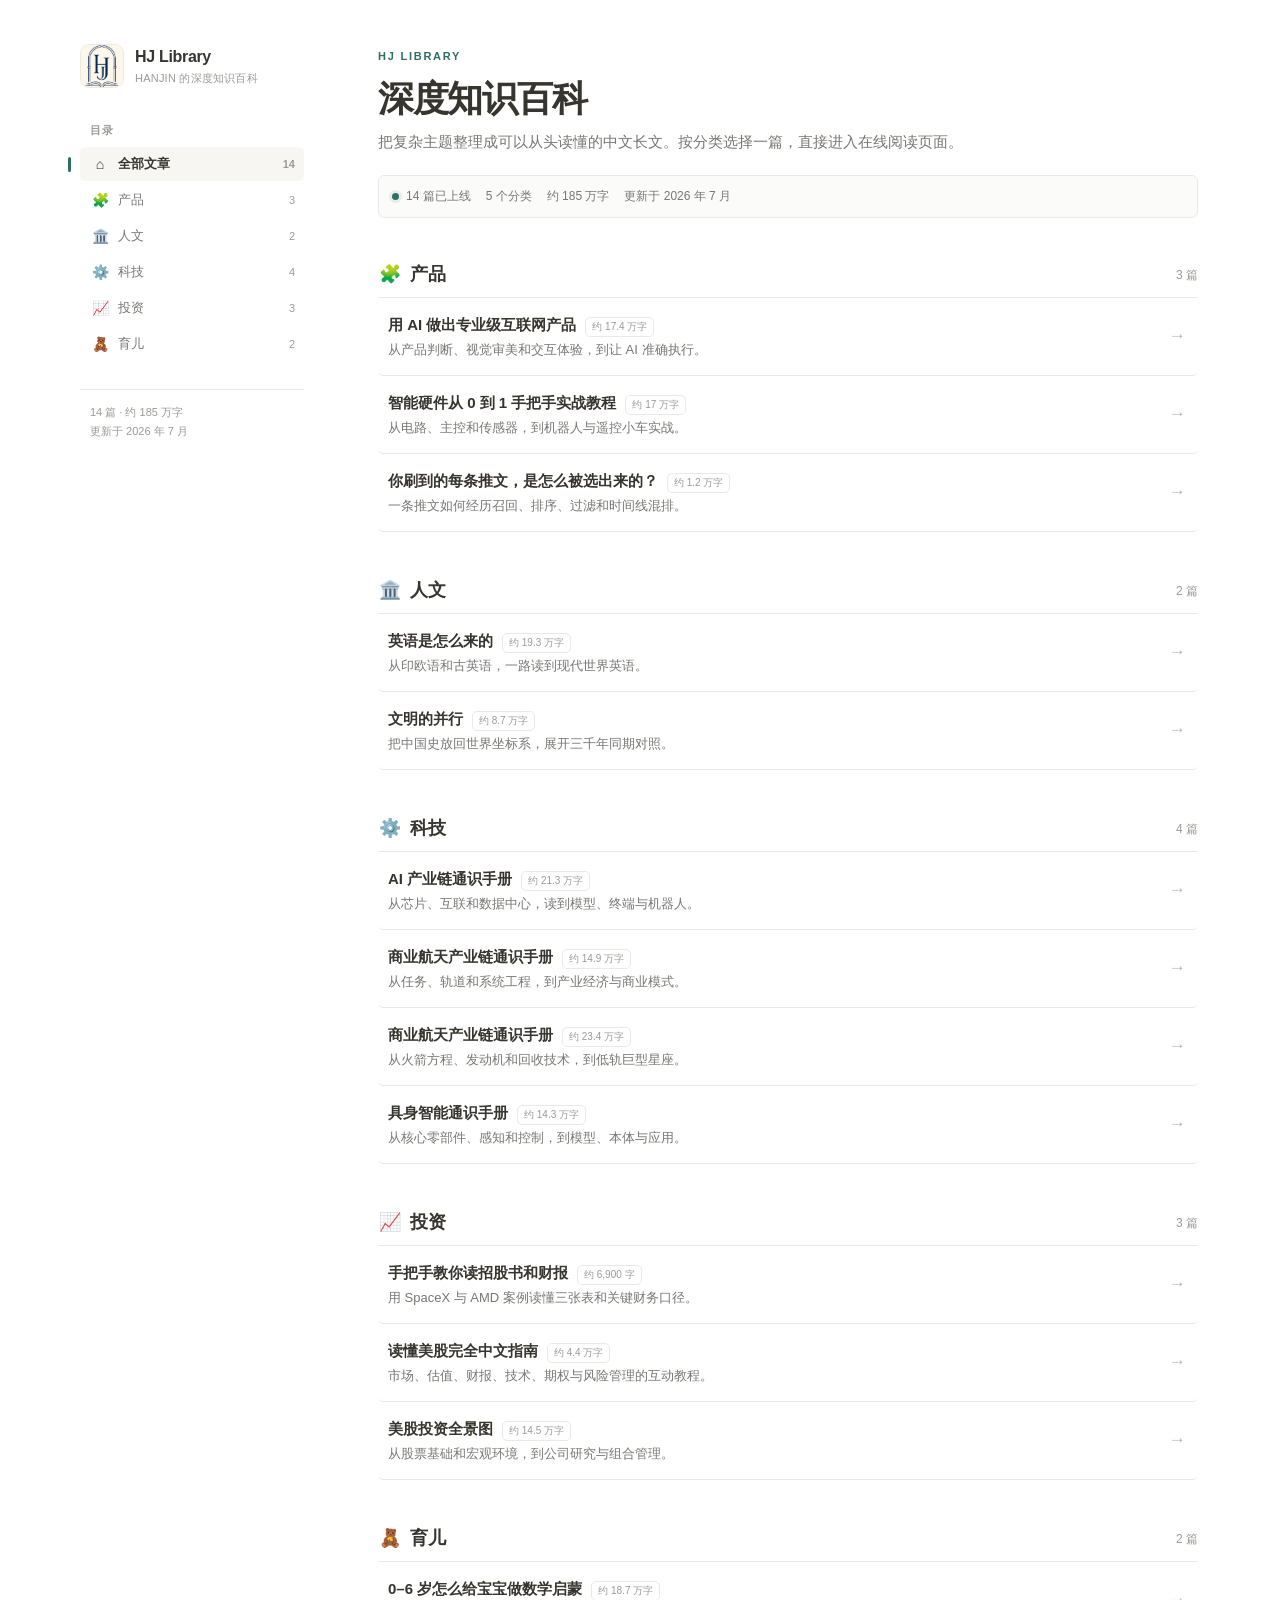
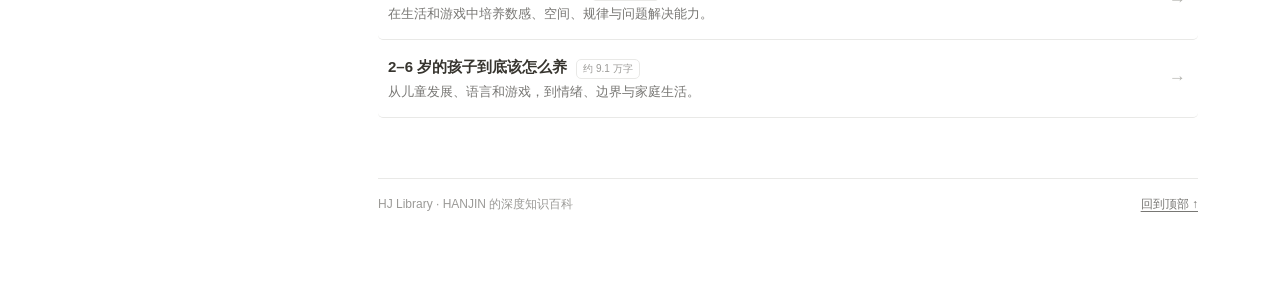
==== index.html @ 38884912 "发布 HJ Library 深度知识百科目录" ====
<!doctype html>
<html lang="zh-CN">
<head>
  <meta charset="utf-8">
  <meta name="viewport" content="width=device-width, initial-scale=1">
  <meta name="description" content="HJ Library：HANJIN 的深度知识百科，收录产品、人文、科技、投资与育儿中文长文。">
  <link rel="icon" type="image/png" href="logo-options/02-classic-bookplate.png">
  <title>HJ Library · 深度知识百科</title>
  <style>
    :root {
      --canvas: #ffffff;
      --ink: #37352f;
      --muted: #787774;
      --quiet: #9b9a97;
      --line: #e9e9e7;
      --hover: #f7f6f3;
      --soft: #fbfbfa;
      --accent: #2f6f62;
      --focus: #2383e2;
      --sidebar: 224px;
      --content: 820px;
    }

    * { box-sizing: border-box; }

    html {
      scroll-behavior: smooth;
      background: var(--canvas);
    }

    body {
      margin: 0;
      color: var(--ink);
      background: var(--canvas);
      font-family: ui-sans-serif, -apple-system, BlinkMacSystemFont, "Segoe UI",
        "PingFang SC", "Hiragino Sans GB", "Microsoft YaHei", sans-serif;
      font-size: 16px;
      line-height: 1.55;
      -webkit-font-smoothing: antialiased;
      text-rendering: optimizeLegibility;
    }

    a { color: inherit; }

    .skip-link {
      position: fixed;
      z-index: 20;
      top: 10px;
      left: 10px;
      padding: 7px 11px;
      border-radius: 5px;
      color: #fff;
      background: var(--ink);
      font-size: 13px;
      text-decoration: none;
      transform: translateY(-150%);
    }

    .skip-link:focus { transform: translateY(0); }

    .shell {
      display: grid;
      grid-template-columns: var(--sidebar) minmax(0, var(--content));
      gap: clamp(42px, 6vw, 74px);
      width: min(calc(100% - 64px), 1120px);
      margin: 0 auto;
      padding: 44px 0 80px;
    }

    .sidebar {
      position: sticky;
      top: 38px;
      align-self: start;
      min-width: 0;
    }

    .brand {
      display: flex;
      align-items: center;
      gap: 11px;
      width: fit-content;
      text-decoration: none;
    }

    .brand-mark {
      display: grid;
      place-items: center;
      width: 44px;
      height: 44px;
      overflow: hidden;
      border: 1px solid #eee9df;
      border-radius: 9px;
      background: #fdfaf4;
    }

    .brand-mark img {
      display: block;
      width: 100%;
      height: 100%;
      object-fit: cover;
      transform: scale(1.42);
    }

    .brand-name {
      display: block;
      font-size: 16px;
      font-weight: 680;
      letter-spacing: -0.02em;
    }

    .brand-subtitle {
      display: block;
      margin-top: 1px;
      color: var(--quiet);
      font-size: 11px;
      letter-spacing: 0.02em;
    }

    .nav-label {
      margin: 34px 10px 8px;
      color: var(--quiet);
      font-size: 11px;
      font-weight: 600;
      letter-spacing: 0.12em;
    }

    .side-nav {
      display: grid;
      gap: 2px;
    }

    .side-nav a {
      position: relative;
      display: grid;
      grid-template-columns: 22px minmax(0, 1fr) auto;
      gap: 7px;
      align-items: center;
      min-height: 34px;
      padding: 5px 9px;
      border-radius: 6px;
      color: var(--muted);
      font-size: 13px;
      text-decoration: none;
      transition: color 120ms ease, background-color 120ms ease;
    }

    .side-nav a::before {
      position: absolute;
      left: -12px;
      width: 3px;
      height: 15px;
      border-radius: 999px;
      background: var(--accent);
      content: "";
      opacity: 0;
      transform: scaleY(0.45);
      transition: opacity 120ms ease, transform 120ms ease;
    }

    .side-nav a:hover {
      color: var(--ink);
      background: var(--hover);
    }

    .side-nav a[aria-current="true"] {
      color: var(--ink);
      background: var(--hover);
      font-weight: 600;
    }

    .side-nav a[aria-current="true"]::before {
      opacity: 1;
      transform: scaleY(1);
    }

    .nav-icon {
      width: 22px;
      text-align: center;
      font-size: 14px;
      line-height: 1;
    }

    .nav-count {
      color: var(--quiet);
      font-size: 11px;
      font-variant-numeric: tabular-nums;
    }

    .sidebar-foot {
      margin-top: 28px;
      padding: 13px 10px 0;
      border-top: 1px solid var(--line);
      color: var(--quiet);
      font-size: 11px;
      line-height: 1.7;
    }

    .content { min-width: 0; }

    .hero {
      padding: 4px 0 42px;
      scroll-margin-top: 28px;
    }

    .eyebrow {
      margin: 0 0 12px;
      color: var(--accent);
      font-size: 11px;
      font-weight: 700;
      letter-spacing: 0.16em;
    }

    h1 {
      margin: 0;
      font-size: clamp(29px, 4vw, 36px);
      font-weight: 730;
      letter-spacing: -0.035em;
      line-height: 1.2;
    }

    .intro {
      max-width: 640px;
      margin: 10px 0 22px;
      color: var(--muted);
      font-size: 15px;
    }

    .meta {
      display: flex;
      flex-wrap: wrap;
      gap: 6px 15px;
      align-items: center;
      padding: 11px 13px;
      border: 1px solid var(--line);
      border-radius: 6px;
      color: var(--muted);
      background: var(--soft);
      font-size: 12px;
    }

    .status {
      display: inline-flex;
      gap: 7px;
      align-items: center;
    }

    .status::before {
      width: 7px;
      height: 7px;
      border-radius: 50%;
      background: var(--accent);
      box-shadow: 0 0 0 3px rgba(47, 111, 98, 0.10);
      content: "";
    }

    .collection {
      position: relative;
      margin: 0 0 44px;
      scroll-margin-top: 30px;
    }

    .collection-head {
      display: flex;
      gap: 9px;
      align-items: center;
      min-height: 30px;
      margin-bottom: 7px;
    }

    .collection-icon {
      width: 23px;
      text-align: center;
      font-size: 18px;
    }

    h2 {
      margin: 0;
      font-size: 18px;
      font-weight: 650;
      letter-spacing: -0.015em;
    }

    .count {
      margin-left: auto;
      color: var(--quiet);
      font-size: 12px;
      font-variant-numeric: tabular-nums;
    }

    .articles { border-top: 1px solid var(--line); }

    .article {
      display: grid;
      grid-template-columns: minmax(0, 1fr) auto;
      gap: 14px;
      align-items: center;
      min-height: 78px;
      padding: 13px 10px;
      border-bottom: 1px solid var(--line);
      border-radius: 5px;
      text-decoration: none;
      outline: none;
      transition: background-color 130ms ease, padding 130ms ease;
    }

    .article:hover {
      padding-right: 14px;
      padding-left: 14px;
      background: var(--hover);
    }

    .article:focus-visible,
    .side-nav a:focus-visible,
    .brand:focus-visible,
    footer a:focus-visible {
      border-radius: 5px;
      outline: 2px solid var(--focus);
      outline-offset: 2px;
    }

    .article-main { min-width: 0; }

    .article-title-row {
      display: flex;
      flex-wrap: wrap;
      gap: 5px 9px;
      align-items: baseline;
      margin-bottom: 3px;
    }

    .article-title {
      color: var(--ink);
      font-size: 15px;
      font-weight: 610;
    }

    .word-count {
      padding: 1px 6px;
      border: 1px solid var(--line);
      border-radius: 5px;
      color: var(--quiet);
      background: var(--canvas);
      font-size: 10px;
      font-variant-numeric: tabular-nums;
      white-space: nowrap;
    }

    .article-desc {
      display: block;
      overflow: hidden;
      color: var(--muted);
      font-size: 13px;
      text-overflow: ellipsis;
      white-space: nowrap;
    }

    .arrow {
      color: #b4b4b0;
      font-size: 17px;
      transform: translateX(-2px);
      transition: color 130ms ease, transform 130ms ease;
    }

    .article:hover .arrow {
      color: var(--ink);
      transform: translateX(2px);
    }

    footer {
      display: flex;
      justify-content: space-between;
      gap: 20px;
      margin-top: 60px;
      padding-top: 16px;
      border-top: 1px solid var(--line);
      color: var(--quiet);
      font-size: 12px;
    }

    footer a {
      color: var(--muted);
      text-underline-offset: 3px;
    }

    @media (max-width: 900px) {
      .shell {
        display: block;
        width: min(calc(100% - 40px), var(--content));
        padding-top: 28px;
      }

      .sidebar {
        position: static;
        padding-bottom: 24px;
        border-bottom: 1px solid var(--line);
      }

      .nav-label { margin: 20px 0 7px; }

      .side-nav {
        display: flex;
        gap: 5px;
        overflow-x: auto;
        padding: 1px 1px 6px;
        scrollbar-width: none;
      }

      .side-nav::-webkit-scrollbar { display: none; }

      .side-nav a {
        display: flex;
        flex: 0 0 auto;
        gap: 6px;
        min-height: 31px;
        padding: 4px 9px;
        border: 1px solid var(--line);
        background: var(--canvas);
      }

      .side-nav a::before { display: none; }
      .side-nav a[aria-current="true"] { background: var(--hover); }
      .nav-icon { width: auto; }
      .sidebar-foot { display: none; }
      .hero { padding-top: 34px; }
    }

    @media (max-width: 600px) {
      .shell {
        width: min(calc(100% - 30px), var(--content));
        padding-bottom: 54px;
      }

      .hero { padding-bottom: 36px; }
      .collection { margin-bottom: 36px; }
      .article { min-height: 76px; }
      .article-desc { white-space: normal; }

      footer {
        flex-direction: column;
        gap: 5px;
      }
    }

    @media (prefers-reduced-motion: reduce) {
      html { scroll-behavior: auto; }
      .article, .arrow, .side-nav a, .side-nav a::before { transition: none; }
    }
  </style>
</head>
<body>
  <a class="skip-link" href="#main-content">跳到正文</a>

  <div class="shell">
    <aside class="sidebar" aria-label="站点目录">
      <a class="brand" href="#top" aria-label="HJ Library 首页">
        <span class="brand-mark" aria-hidden="true">
          <img src="logo-options/02-classic-bookplate.png" alt="">
        </span>
        <span>
          <span class="brand-name">HJ Library</span>
          <span class="brand-subtitle">HANJIN 的深度知识百科</span>
        </span>
      </a>

      <p class="nav-label">目录</p>
      <nav class="side-nav" aria-label="文章分类">
        <a href="#top" aria-current="true" data-section="top">
          <span class="nav-icon" aria-hidden="true">⌂</span>
          <span>全部文章</span>
          <span class="nav-count">14</span>
        </a>
        <a href="#products" data-section="products">
          <span class="nav-icon" aria-hidden="true">🧩</span>
          <span>产品</span>
          <span class="nav-count">3</span>
        </a>
        <a href="#humanities" data-section="humanities">
          <span class="nav-icon" aria-hidden="true">🏛️</span>
          <span>人文</span>
          <span class="nav-count">2</span>
        </a>
        <a href="#technology" data-section="technology">
          <span class="nav-icon" aria-hidden="true">⚙️</span>
          <span>科技</span>
          <span class="nav-count">4</span>
        </a>
        <a href="#investment" data-section="investment">
          <span class="nav-icon" aria-hidden="true">📈</span>
          <span>投资</span>
          <span class="nav-count">3</span>
        </a>
        <a href="#parenting" data-section="parenting">
          <span class="nav-icon" aria-hidden="true">🧸</span>
          <span>育儿</span>
          <span class="nav-count">2</span>
        </a>
      </nav>

      <div class="sidebar-foot">
        <div>14 篇 · 约 185 万字</div>
        <div>更新于 2026 年 7 月</div>
      </div>
    </aside>

    <main class="content" id="main-content">
      <header class="hero" id="top">
        <p class="eyebrow">HJ LIBRARY</p>
        <h1>深度知识百科</h1>
        <p class="intro">把复杂主题整理成可以从头读懂的中文长文。按分类选择一篇，直接进入在线阅读页面。</p>
        <div class="meta">
          <span class="status">14 篇已上线</span>
          <span>5 个分类</span>
          <span>约 185 万字</span>
          <span>更新于 2026 年 7 月</span>
        </div>
      </header>

      <section class="collection" id="products">
        <div class="collection-head">
          <span class="collection-icon" aria-hidden="true">🧩</span>
          <h2>产品</h2>
          <span class="count">3 篇</span>
        </div>
        <div class="articles">
          <a class="article" href="https://jinhan261.github.io/ProductCraftReport/">
            <span class="article-main">
              <span class="article-title-row">
                <span class="article-title">用 AI 做出专业级互联网产品</span>
                <span class="word-count">约 17.4 万字</span>
              </span>
              <span class="article-desc">从产品判断、视觉审美和交互体验，到让 AI 准确执行。</span>
            </span>
            <span class="arrow" aria-hidden="true">→</span>
          </a>
          <a class="article" href="https://jinhan261.github.io/SmartHardwareReport/">
            <span class="article-main">
              <span class="article-title-row">
                <span class="article-title">智能硬件从 0 到 1 手把手实战教程</span>
                <span class="word-count">约 17 万字</span>
              </span>
              <span class="article-desc">从电路、主控和传感器，到机器人与遥控小车实战。</span>
            </span>
            <span class="arrow" aria-hidden="true">→</span>
          </a>
          <a class="article" href="https://jinhan261.github.io/XAlgorithmReport/">
            <span class="article-main">
              <span class="article-title-row">
                <span class="article-title">你刷到的每条推文，是怎么被选出来的？</span>
                <span class="word-count">约 1.2 万字</span>
              </span>
              <span class="article-desc">一条推文如何经历召回、排序、过滤和时间线混排。</span>
            </span>
            <span class="arrow" aria-hidden="true">→</span>
          </a>
        </div>
      </section>

      <section class="collection" id="humanities">
        <div class="collection-head">
          <span class="collection-icon" aria-hidden="true">🏛️</span>
          <h2>人文</h2>
          <span class="count">2 篇</span>
        </div>
        <div class="articles">
          <a class="article" href="https://jinhan261.github.io/EnglishLinguisticsReport/">
            <span class="article-main">
              <span class="article-title-row">
                <span class="article-title">英语是怎么来的</span>
                <span class="word-count">约 19.3 万字</span>
              </span>
              <span class="article-desc">从印欧语和古英语，一路读到现代世界英语。</span>
            </span>
            <span class="arrow" aria-hidden="true">→</span>
          </a>
          <a class="article" href="https://jinhan261.github.io/WorldChinaHistoryReport/">
            <span class="article-main">
              <span class="article-title-row">
                <span class="article-title">文明的并行</span>
                <span class="word-count">约 8.7 万字</span>
              </span>
              <span class="article-desc">把中国史放回世界坐标系，展开三千年同期对照。</span>
            </span>
            <span class="arrow" aria-hidden="true">→</span>
          </a>
        </div>
      </section>

      <section class="collection" id="technology">
        <div class="collection-head">
          <span class="collection-icon" aria-hidden="true">⚙️</span>
          <h2>科技</h2>
          <span class="count">4 篇</span>
        </div>
        <div class="articles">
          <a class="article" href="https://jinhan261.github.io/AIIndustryAtlas/">
            <span class="article-main">
              <span class="article-title-row">
                <span class="article-title">AI 产业链通识手册</span>
                <span class="word-count">约 21.3 万字</span>
              </span>
              <span class="article-desc">从芯片、互联和数据中心，读到模型、终端与机器人。</span>
            </span>
            <span class="arrow" aria-hidden="true">→</span>
          </a>
          <a class="article" href="https://jinhan261.github.io/CommercialSpaceIndustryReport/">
            <span class="article-main">
              <span class="article-title-row">
                <span class="article-title">商业航天产业链通识手册</span>
                <span class="word-count">约 14.9 万字</span>
              </span>
              <span class="article-desc">从任务、轨道和系统工程，到产业经济与商业模式。</span>
            </span>
            <span class="arrow" aria-hidden="true">→</span>
          </a>
          <a class="article" href="https://jinhan261.github.io/CommercialSpaceflightReport/">
            <span class="article-main">
              <span class="article-title-row">
                <span class="article-title">商业航天产业链通识手册</span>
                <span class="word-count">约 23.4 万字</span>
              </span>
              <span class="article-desc">从火箭方程、发动机和回收技术，到低轨巨型星座。</span>
            </span>
            <span class="arrow" aria-hidden="true">→</span>
          </a>
          <a class="article" href="https://jinhan261.github.io/RobotGuideline/">
            <span class="article-main">
              <span class="article-title-row">
                <span class="article-title">具身智能通识手册</span>
                <span class="word-count">约 14.3 万字</span>
              </span>
              <span class="article-desc">从核心零部件、感知和控制，到模型、本体与应用。</span>
            </span>
            <span class="arrow" aria-hidden="true">→</span>
          </a>
        </div>
      </section>

      <section class="collection" id="investment">
        <div class="collection-head">
          <span class="collection-icon" aria-hidden="true">📈</span>
          <h2>投资</h2>
          <span class="count">3 篇</span>
        </div>
        <div class="articles">
          <a class="article" href="https://jinhan261.github.io/FinReport101/">
            <span class="article-main">
              <span class="article-title-row">
                <span class="article-title">手把手教你读招股书和财报</span>
                <span class="word-count">约 6,900 字</span>
              </span>
              <span class="article-desc">用 SpaceX 与 AMD 案例读懂三张表和关键财务口径。</span>
            </span>
            <span class="arrow" aria-hidden="true">→</span>
          </a>
          <a class="article" href="https://jinhan261.github.io/Stock101/">
            <span class="article-main">
              <span class="article-title-row">
                <span class="article-title">读懂美股完全中文指南</span>
                <span class="word-count">约 4.4 万字</span>
              </span>
              <span class="article-desc">市场、估值、财报、技术、期权与风险管理的互动教程。</span>
            </span>
            <span class="arrow" aria-hidden="true">→</span>
          </a>
          <a class="article" href="https://jinhan261.github.io/USStockAtlas/">
            <span class="article-main">
              <span class="article-title-row">
                <span class="article-title">美股投资全景图</span>
                <span class="word-count">约 14.5 万字</span>
              </span>
              <span class="article-desc">从股票基础和宏观环境，到公司研究与组合管理。</span>
            </span>
            <span class="arrow" aria-hidden="true">→</span>
          </a>
        </div>
      </section>

      <section class="collection" id="parenting">
        <div class="collection-head">
          <span class="collection-icon" aria-hidden="true">🧸</span>
          <h2>育儿</h2>
          <span class="count">2 篇</span>
        </div>
        <div class="articles">
          <a class="article" href="https://jinhan261.github.io/EarlyMathReport/">
            <span class="article-main">
              <span class="article-title-row">
                <span class="article-title">0–6 岁怎么给宝宝做数学启蒙</span>
                <span class="word-count">约 18.7 万字</span>
              </span>
              <span class="article-desc">在生活和游戏中培养数感、空间、规律与问题解决能力。</span>
            </span>
            <span class="arrow" aria-hidden="true">→</span>
          </a>
          <a class="article" href="https://jinhan261.github.io/EuroAmParentingReport/">
            <span class="article-main">
              <span class="article-title-row">
                <span class="article-title">2–6 岁的孩子到底该怎么养</span>
                <span class="word-count">约 9.1 万字</span>
              </span>
              <span class="article-desc">从儿童发展、语言和游戏，到情绪、边界与家庭生活。</span>
            </span>
            <span class="arrow" aria-hidden="true">→</span>
          </a>
        </div>
      </section>

      <footer>
        <span>HJ Library · HANJIN 的深度知识百科</span>
        <a href="#top">回到顶部 ↑</a>
      </footer>
    </main>
  </div>

  <script>
    (() => {
      const links = [...document.querySelectorAll('.side-nav a[data-section]')];
      const sections = ['products', 'humanities', 'technology', 'investment', 'parenting']
        .map((id) => document.getElementById(id));

      const setCurrent = (id) => {
        links.forEach((link) => {
          if (link.dataset.section === id) {
            link.setAttribute('aria-current', 'true');
          } else {
            link.removeAttribute('aria-current');
          }
        });
      };

      const updateCurrent = () => {
        const marker = window.scrollY + Math.min(180, window.innerHeight * 0.3);
        let current = 'top';
        sections.forEach((section) => {
          if (section.offsetTop <= marker) current = section.id;
        });
        setCurrent(current);
      };

      links.forEach((link) => {
        link.addEventListener('click', () => setCurrent(link.dataset.section));
      });

      updateCurrent();
      window.addEventListener('scroll', updateCurrent, { passive: true });
      window.addEventListener('resize', updateCurrent);
    })();
  </script>
</body>
</html>
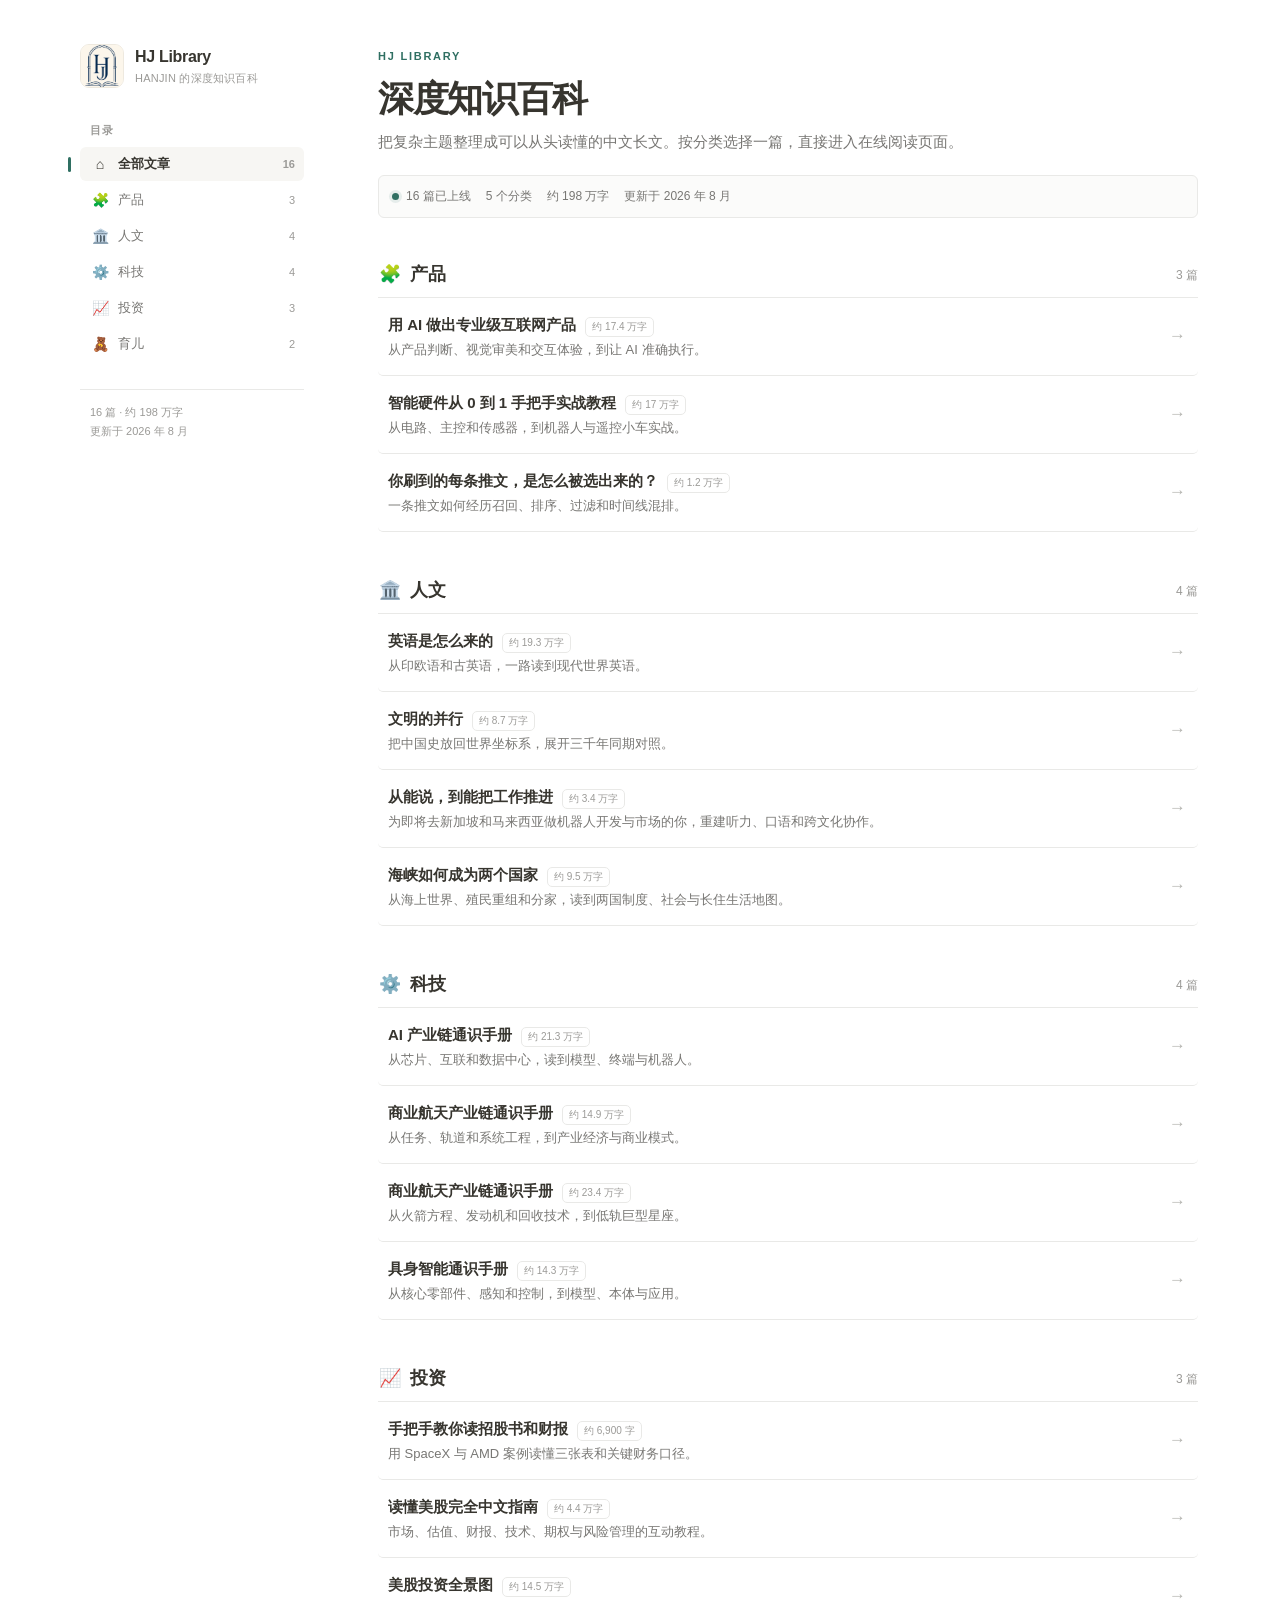
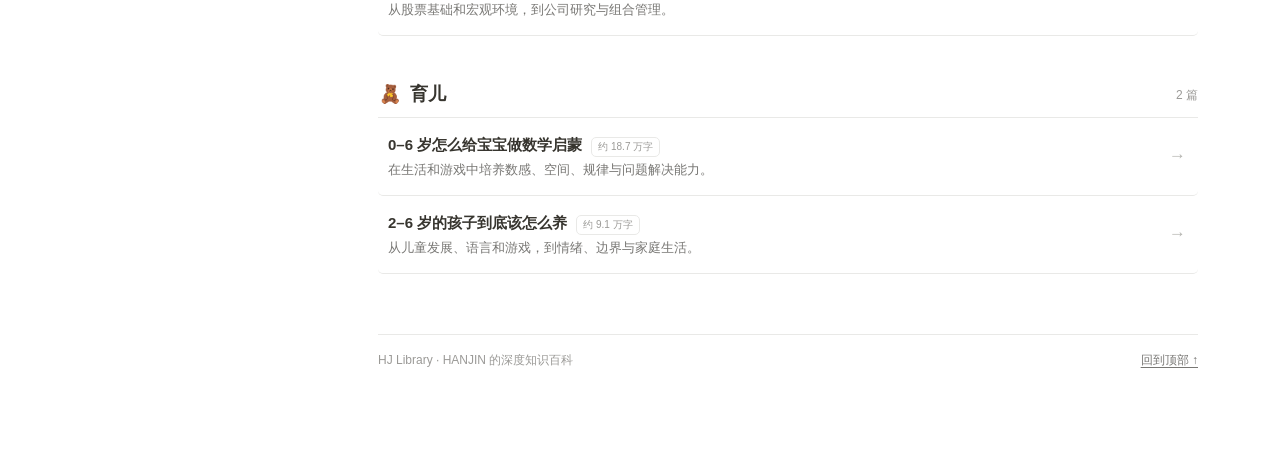
==== commit 4a971804: "Add SEA reports and Notion image assets" ====
--- a/index.html
+++ b/index.html
@@ -4,7 +4,7 @@
   <meta charset="utf-8">
   <meta name="viewport" content="width=device-width, initial-scale=1">
   <meta name="description" content="HJ Library：HANJIN 的深度知识百科，收录产品、人文、科技、投资与育儿中文长文。">
-  <link rel="icon" type="image/png" href="logo-options/02-classic-bookplate.png">
+  <link rel="icon" type="image/png" href="logo.png">
   <title>HJ Library · 深度知识百科</title>
   <style>
     :root {
@@ -454,7 +454,7 @@
     <aside class="sidebar" aria-label="站点目录">
       <a class="brand" href="#top" aria-label="HJ Library 首页">
         <span class="brand-mark" aria-hidden="true">
-          <img src="logo-options/02-classic-bookplate.png" alt="">
+          <img src="logo.png" alt="">
         </span>
         <span>
           <span class="brand-name">HJ Library</span>
@@ -467,7 +467,7 @@
         <a href="#top" aria-current="true" data-section="top">
           <span class="nav-icon" aria-hidden="true">⌂</span>
           <span>全部文章</span>
-          <span class="nav-count">14</span>
+          <span class="nav-count">16</span>
         </a>
         <a href="#products" data-section="products">
           <span class="nav-icon" aria-hidden="true">🧩</span>
@@ -477,7 +477,7 @@
         <a href="#humanities" data-section="humanities">
           <span class="nav-icon" aria-hidden="true">🏛️</span>
           <span>人文</span>
-          <span class="nav-count">2</span>
+          <span class="nav-count">4</span>
         </a>
         <a href="#technology" data-section="technology">
           <span class="nav-icon" aria-hidden="true">⚙️</span>
@@ -497,8 +497,8 @@
       </nav>
 
       <div class="sidebar-foot">
-        <div>14 篇 · 约 185 万字</div>
-        <div>更新于 2026 年 7 月</div>
+        <div>16 篇 · 约 198 万字</div>
+        <div>更新于 2026 年 8 月</div>
       </div>
     </aside>
 
@@ -508,10 +508,10 @@
         <h1>深度知识百科</h1>
         <p class="intro">把复杂主题整理成可以从头读懂的中文长文。按分类选择一篇，直接进入在线阅读页面。</p>
         <div class="meta">
-          <span class="status">14 篇已上线</span>
+          <span class="status">16 篇已上线</span>
           <span>5 个分类</span>
-          <span>约 185 万字</span>
-          <span>更新于 2026 年 7 月</span>
+          <span>约 198 万字</span>
+          <span>更新于 2026 年 8 月</span>
         </div>
       </header>
 
@@ -559,7 +559,7 @@
         <div class="collection-head">
           <span class="collection-icon" aria-hidden="true">🏛️</span>
           <h2>人文</h2>
-          <span class="count">2 篇</span>
+          <span class="count">4 篇</span>
         </div>
         <div class="articles">
           <a class="article" href="https://jinhan261.github.io/EnglishLinguisticsReport/">
@@ -579,6 +579,26 @@
                 <span class="word-count">约 8.7 万字</span>
               </span>
               <span class="article-desc">把中国史放回世界坐标系，展开三千年同期对照。</span>
+            </span>
+            <span class="arrow" aria-hidden="true">→</span>
+          </a>
+          <a class="article" href="EnglishForRoboticsSEAReport/">
+            <span class="article-main">
+              <span class="article-title-row">
+                <span class="article-title">从能说，到能把工作推进</span>
+                <span class="word-count">约 3.4 万字</span>
+              </span>
+              <span class="article-desc">为即将去新加坡和马来西亚做机器人开发与市场的你，重建听力、口语和跨文化协作。</span>
+            </span>
+            <span class="arrow" aria-hidden="true">→</span>
+          </a>
+          <a class="article" href="MalaysiaSingaporeHistoryReport/">
+            <span class="article-main">
+              <span class="article-title-row">
+                <span class="article-title">海峡如何成为两个国家</span>
+                <span class="word-count">约 9.5 万字</span>
+              </span>
+              <span class="article-desc">从海上世界、殖民重组和分家，读到两国制度、社会与长住生活地图。</span>
             </span>
             <span class="arrow" aria-hidden="true">→</span>
           </a>
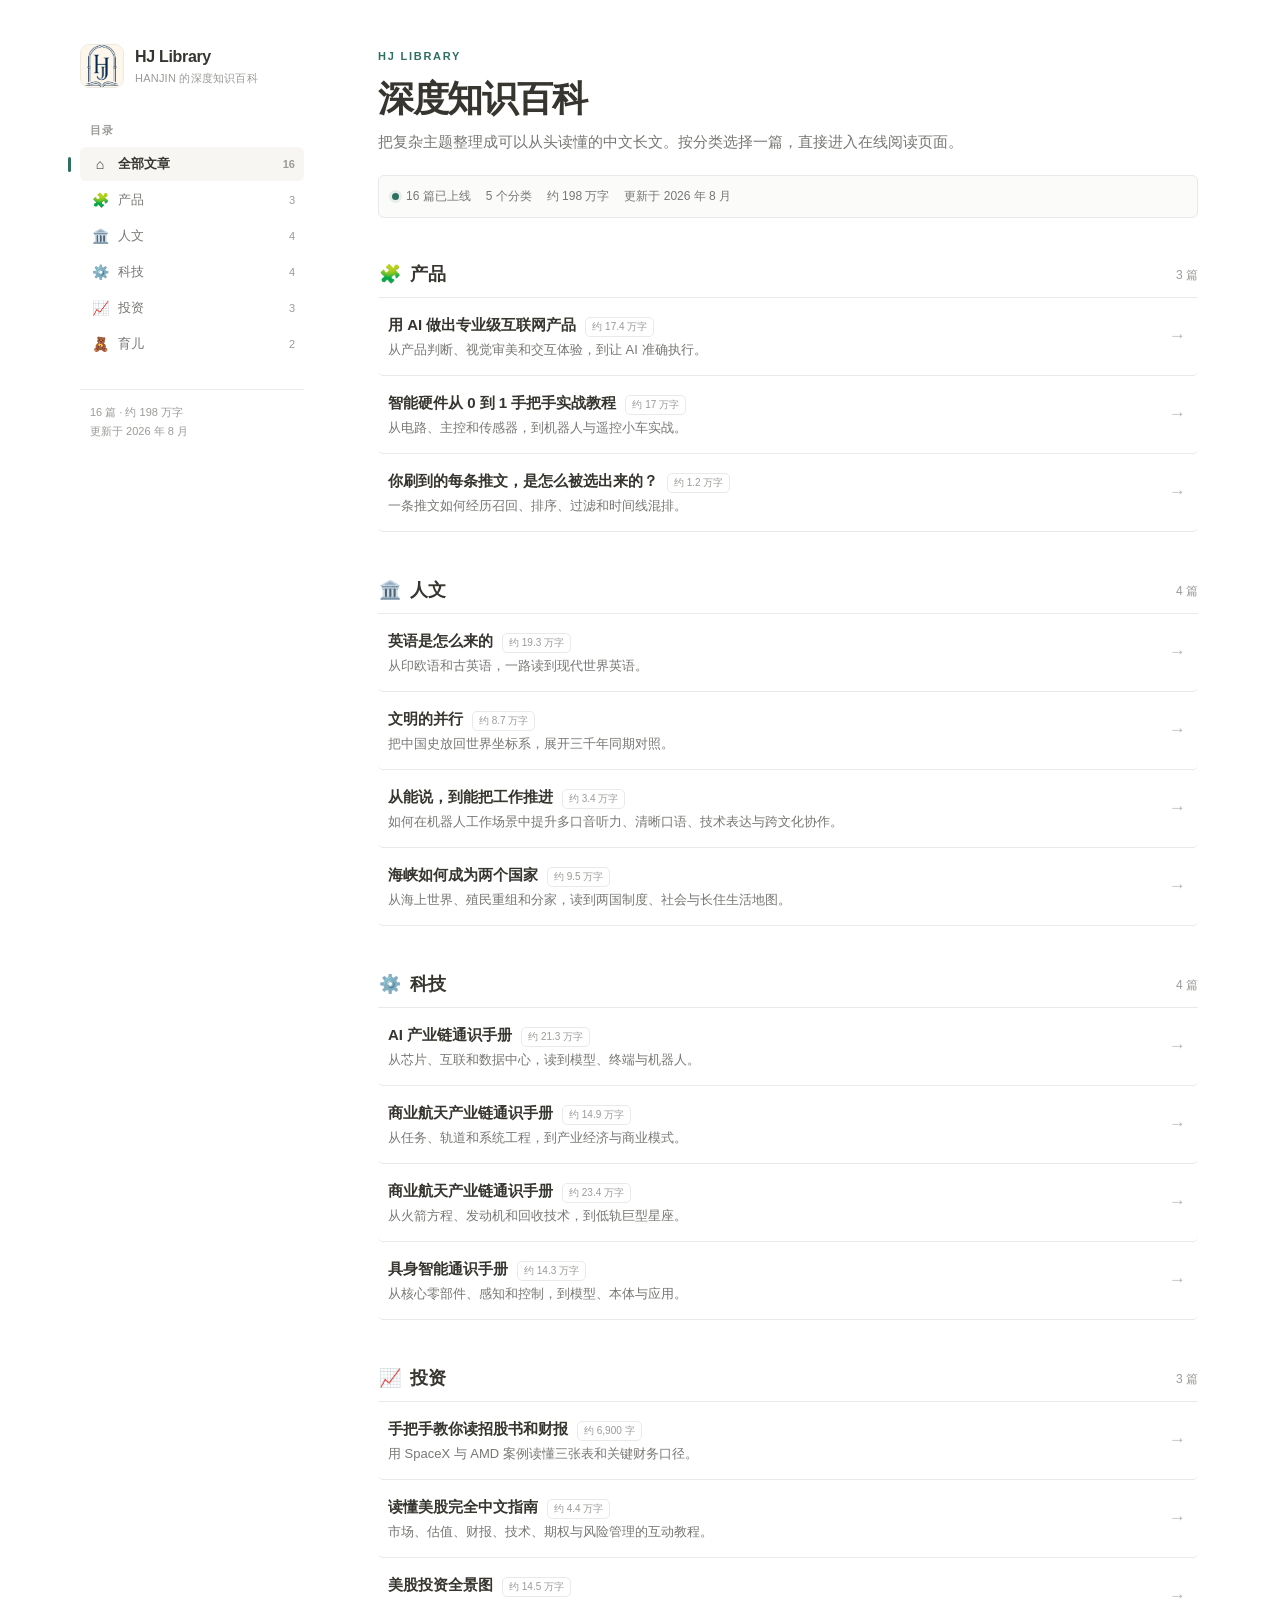
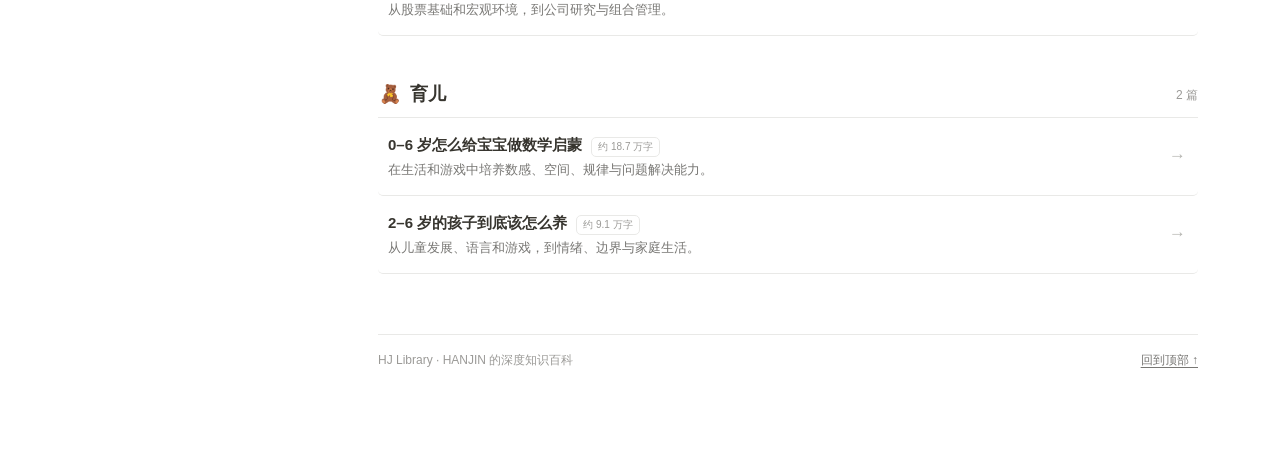
==== commit 1c70cf59: "Split SEA reports into independent repositories" ====
--- a/index.html
+++ b/index.html
@@ -582,17 +582,17 @@
             </span>
             <span class="arrow" aria-hidden="true">→</span>
           </a>
-          <a class="article" href="EnglishForRoboticsSEAReport/">
+          <a class="article" href="https://jinhan261.github.io/EnglishForRoboticsSEAReport/">
             <span class="article-main">
               <span class="article-title-row">
                 <span class="article-title">从能说，到能把工作推进</span>
                 <span class="word-count">约 3.4 万字</span>
               </span>
-              <span class="article-desc">为即将去新加坡和马来西亚做机器人开发与市场的你，重建听力、口语和跨文化协作。</span>
-            </span>
-            <span class="arrow" aria-hidden="true">→</span>
-          </a>
-          <a class="article" href="MalaysiaSingaporeHistoryReport/">
+              <span class="article-desc">如何在机器人工作场景中提升多口音听力、清晰口语、技术表达与跨文化协作。</span>
+            </span>
+            <span class="arrow" aria-hidden="true">→</span>
+          </a>
+          <a class="article" href="https://jinhan261.github.io/MalaysiaSingaporeHistoryReport/">
             <span class="article-main">
               <span class="article-title-row">
                 <span class="article-title">海峡如何成为两个国家</span>
